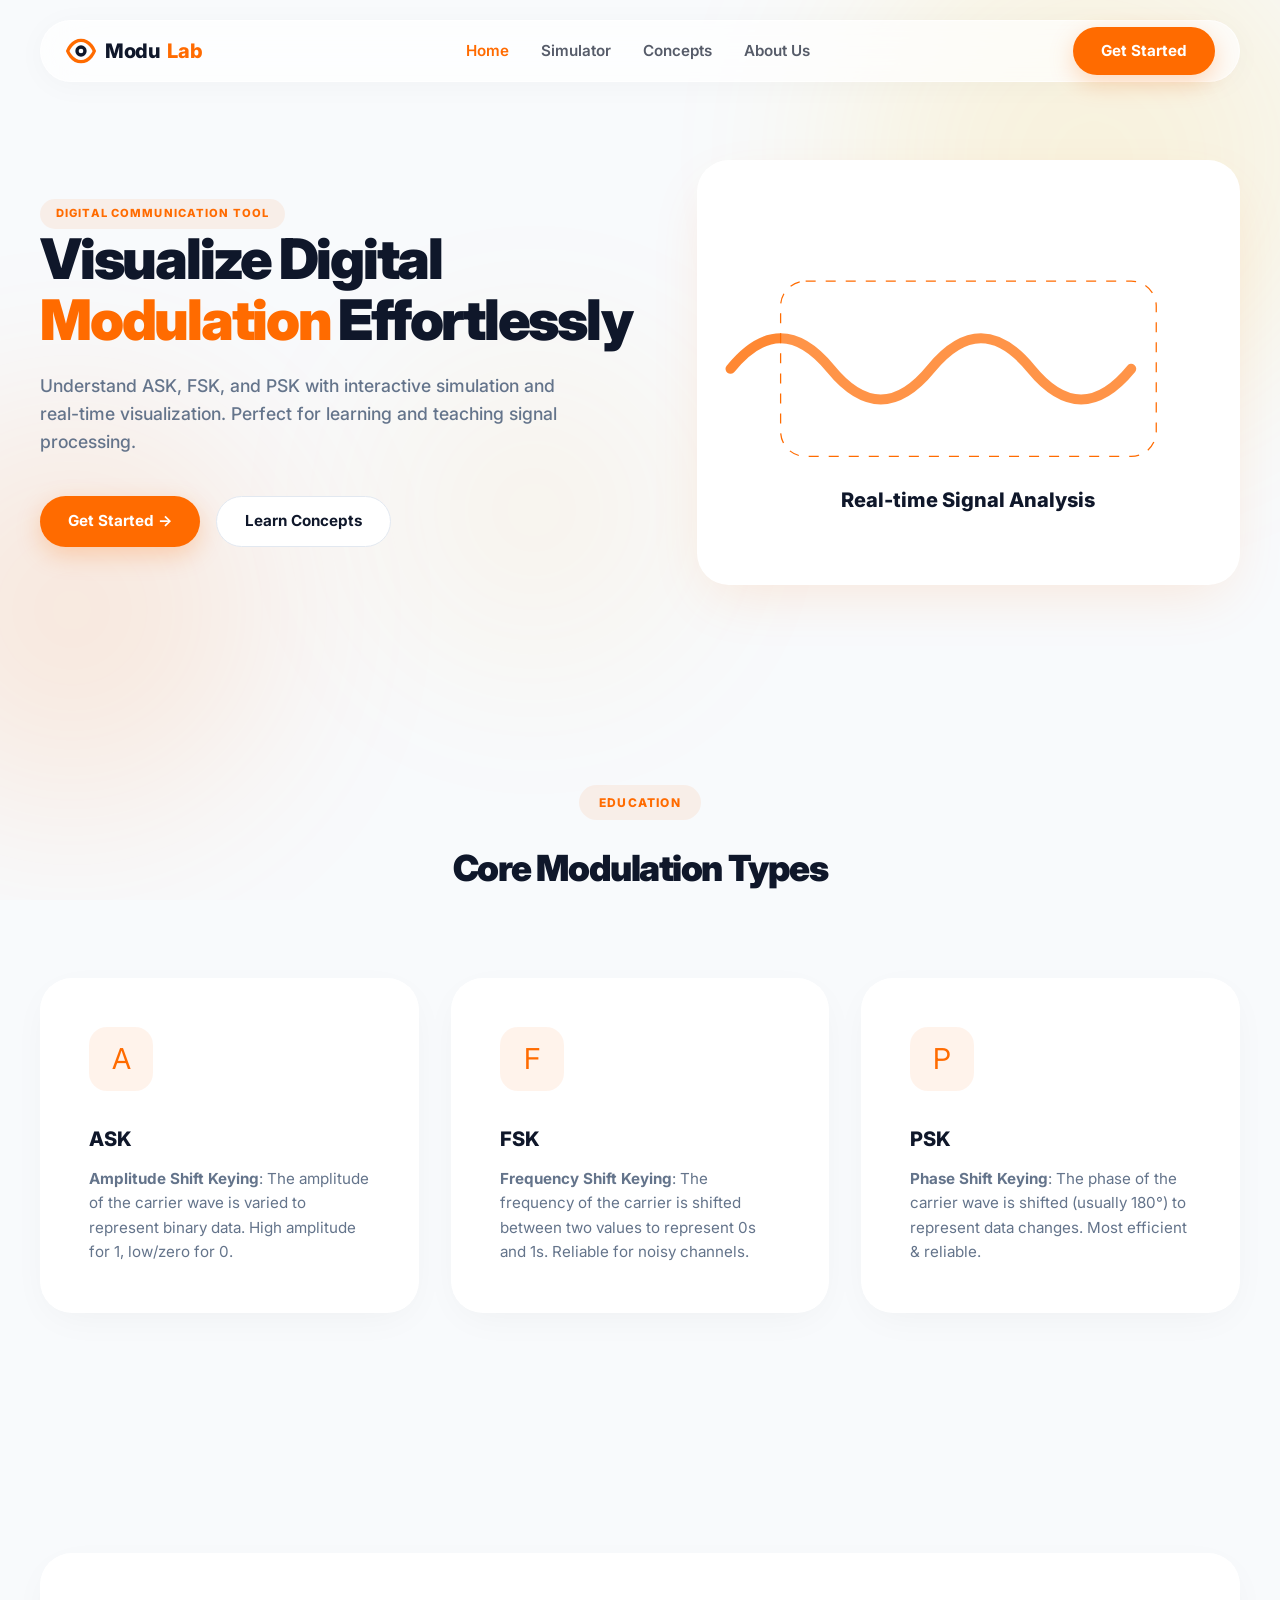
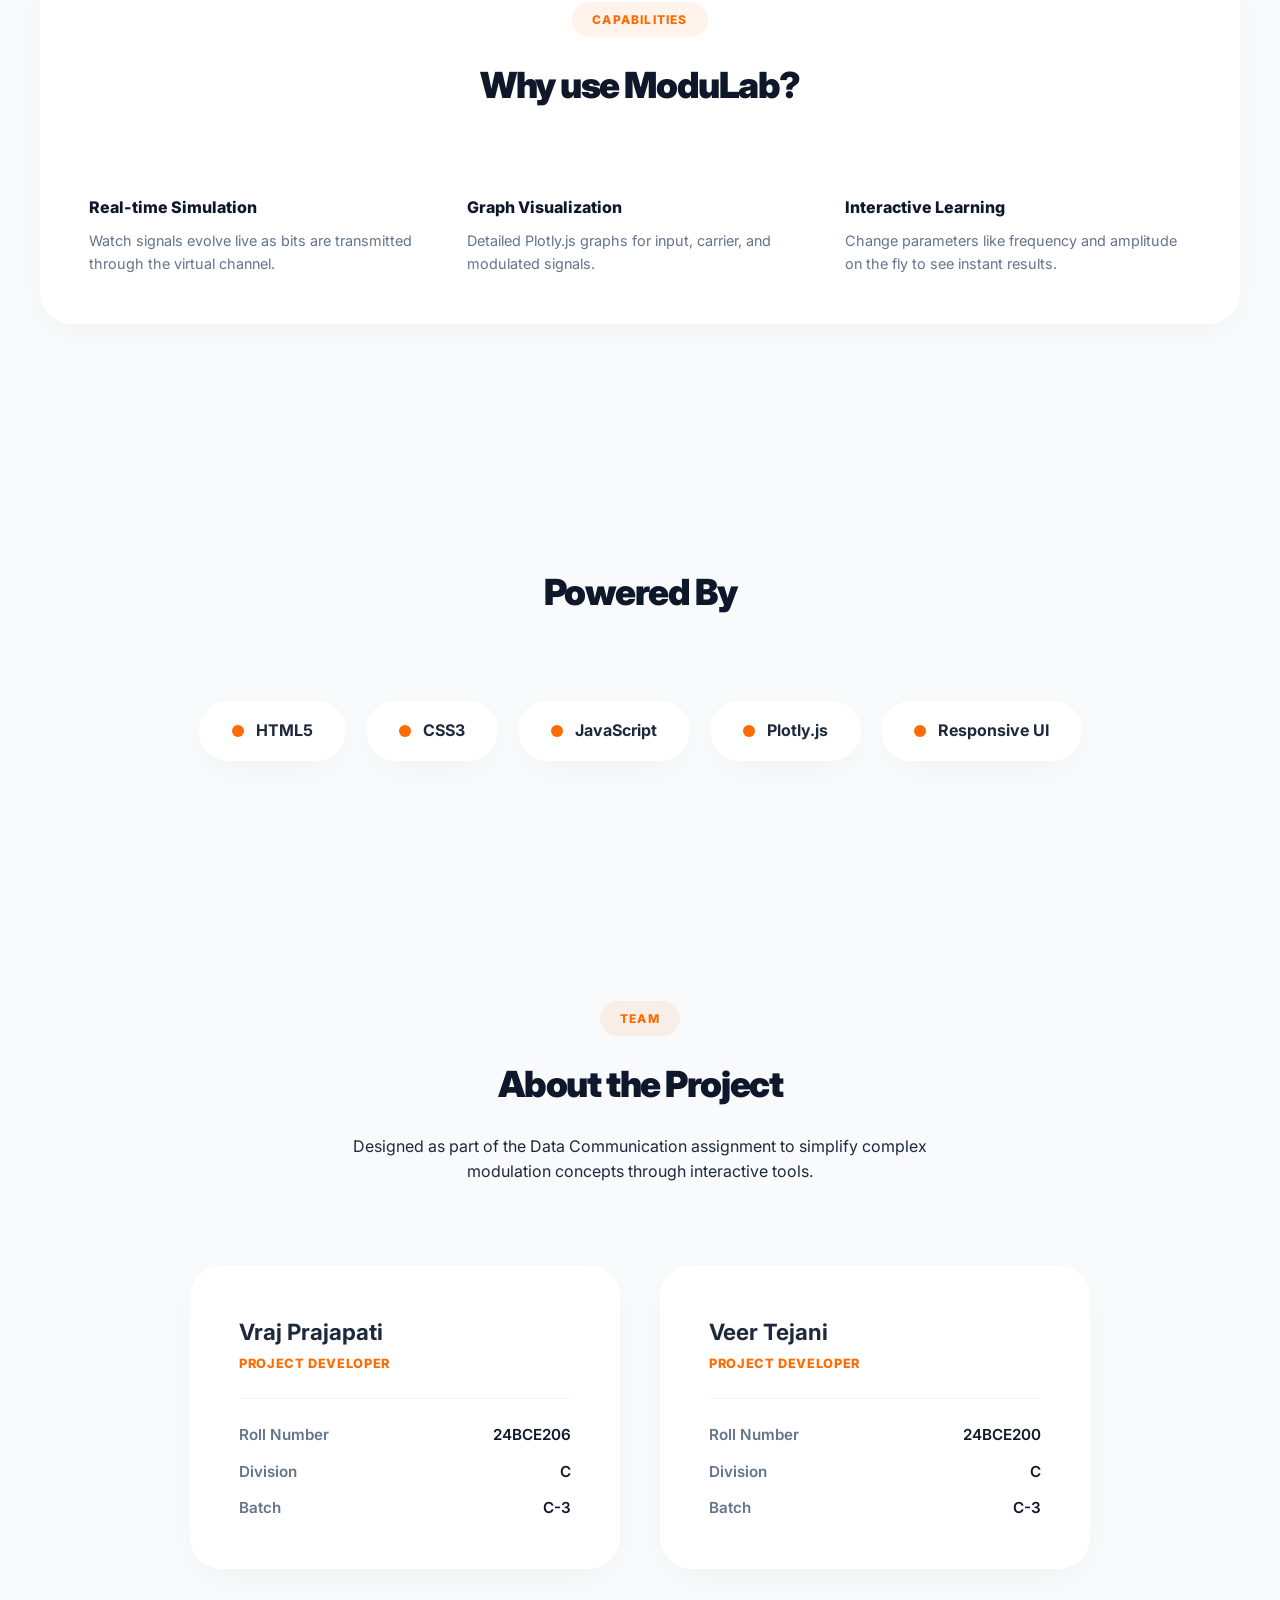
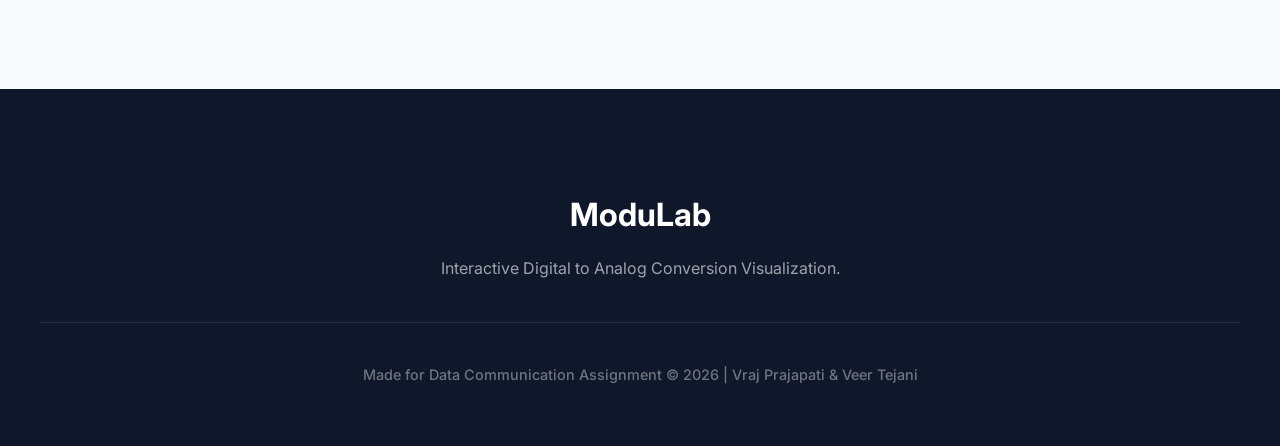
==== index.html @ ac59e284 "New Code file added" ====
<!DOCTYPE html>
<html lang="en">
<head>
    <meta charset="UTF-8">
    <meta name="viewport" content="width=device-width, initial-scale=1.0">
    <title>ModuLab | Visualize Digital Modulation Effortlessly</title>
    <link rel="stylesheet" href="style.css">
</head>
<body>
    <!-- Background Blobs -->
    <div class="bg-blobs">
        <div class="blob blob-1"></div>
        <div class="blob blob-2"></div>
        <div class="blob blob-3"></div>
    </div>

    <!-- Sticky Navbar -->
    <nav class="navbar">
        <div class="nav-container">
            <a href="index.html" class="logo">
                <svg width="32" height="32" viewBox="0 0 24 24" fill="none" xmlns="http://www.w3.org/2000/svg">
                    <path d="M2 12C2 12 5 4 12 4C19 4 22 12 22 12C22 12 19 20 12 20C5 20 2 12 2 12Z" stroke="#ff6b00" stroke-width="2.5" stroke-linecap="round" stroke-linejoin="round"/>
                    <circle cx="12" cy="12" r="3" stroke="#0f172a" stroke-width="2.5"/>
                </svg>
                Modu<span>Lab</span>
            </a>
            <ul class="nav-links">
                <li><a href="index.html" class="active">Home</a></li>
                <li><a href="simulation.html">Simulator</a></li>
                <li><a href="concepts.html">Concepts</a></li>
                <li><a href="#about">About Us</a></li>
            </ul>
            <div class="nav-cta">
                <a href="simulation.html" class="btn btn-primary">Get Started</a>
            </div>
        </div>
    </nav>

    <!-- Hero Section -->
    <header class="hero">
        <div class="container">
            <div class="hero-grid">
                <div class="hero-content">
                    <div class="badge">Digital Communication Tool</div>
                    <h1>Visualize Digital <span>Modulation</span> Effortlessly</h1>
                    <p>Understand ASK, FSK, and PSK with interactive simulation and real-time visualization. Perfect for learning and teaching signal processing.</p>
                    <div class="hero-btns">
                        <a href="simulation.html" class="btn btn-primary">Get Started &rarr;</a>
                        <a href="#concepts" class="btn btn-outline">Learn Concepts</a>
                    </div>
                </div>
                <div class="hero-visual">
                    <!-- Placeholder or SVG for Signal Animation -->
                    <svg viewBox="0 0 400 300" fill="none" xmlns="http://www.w3.org/2000/svg" style="width: 100%; height: auto;">
                        <path d="M10 150 Q 50 50, 90 150 T 170 150 T 250 150 T 330 150" stroke="#ff6b00" stroke-width="8" stroke-linecap="round" fill="none" opacity="0.8">
                            <animate attributeName="d" dur="3s" repeatCount="indefinite" values="M10 150 Q 50 50, 90 150 T 170 150 T 250 150 T 330 150; M10 150 Q 50 250, 90 150 T 170 150 T 250 150 T 330 150; M10 150 Q 50 50, 90 150 T 170 150 T 250 150 T 330 150" />
                        </path>
                        <rect x="50" y="80" width="300" height="140" rx="20" fill="white" fill-opacity="0.1" stroke="#ff6b00" stroke-dasharray="8 8" />
                        <text x="50%" y="260" text-anchor="middle" fill="#0f172a" font-weight="800" font-family="Inter">Real-time Signal Analysis</text>
                    </svg>
                </div>
            </div>
        </div>
    </header>

    <!-- Concepts Section -->
    <section id="concepts" class="concepts">
        <div class="container">
            <div class="section-header">
                <div class="badge">Education</div>
                <h2>Core Modulation Types</h2>
            </div>
            <div class="concepts-grid">
                <div class="glass-card concept-card">
                    <div class="icon-box">A</div>
                    <h3>ASK</h3>
                    <p><strong>Amplitude Shift Keying</strong>: The amplitude of the carrier wave is varied to represent binary data. High amplitude for 1, low/zero for 0.</p>
                </div>
                <div class="glass-card concept-card">
                    <div class="icon-box">F</div>
                    <h3>FSK</h3>
                    <p><strong>Frequency Shift Keying</strong>: The frequency of the carrier is shifted between two values to represent 0s and 1s. Reliable for noisy channels.</p>
                </div>
                <div class="glass-card concept-card">
                    <div class="icon-box">P</div>
                    <h3>PSK</h3>
                    <p><strong>Phase Shift Keying</strong>: The phase of the carrier wave is shifted (usually 180&deg;) to represent data changes. Most efficient & reliable.</p>
                </div>
            </div>
        </div>
    </section>

    <!-- Features Section -->
    <section class="features">
        <div class="container">
            <div class="glass-card">
                <div class="section-header">
                    <div class="badge">Capabilities</div>
                    <h2>Why use ModuLab?</h2>
                </div>
                <div class="concepts-grid">
                    <div class="feature-item">
                        <h4>Real-time Simulation</h4>
                        <p>Watch signals evolve live as bits are transmitted through the virtual channel.</p>
                    </div>
                    <div class="feature-item">
                        <h4>Graph Visualization</h4>
                        <p>Detailed Plotly.js graphs for input, carrier, and modulated signals.</p>
                    </div>
                    <div class="feature-item">
                        <h4>Interactive Learning</h4>
                        <p>Change parameters like frequency and amplitude on the fly to see instant results.</p>
                    </div>
                </div>
            </div>
        </div>
    </section>

    <!-- Tech Stack Section -->
    <section class="tech">
        <div class="container">
            <div class="section-header">
                <h2>Powered By</h2>
            </div>
            <div class="tech-container">
                <div class="tech-item"><circle></circle> HTML5</div>
                <div class="tech-item"><circle></circle> CSS3</div>
                <div class="tech-item"><circle></circle> JavaScript</div>
                <div class="tech-item"><circle></circle> Plotly.js</div>
                <div class="tech-item"><circle></circle> Responsive UI</div>
            </div>
        </div>
    </section>

    <!-- About Section -->
    <section id="about" class="about">
        <div class="container">
            <div class="section-header">
                <div class="badge">Team</div>
                <h2>About the Project</h2>
                <p style="max-width: 600px; margin: 20px auto;">Designed as part of the Data Communication assignment to simplify complex modulation concepts through interactive tools.</p>
            </div>
            <div class="team-grid">
                <div class="glass-card member-card">
                    <div class="member-info">
                        <h3>Vraj Prajapati</h3>
                        <span class="role">Project Developer</span>
                    </div>
                    <div class="member-stats">
                        <div class="stat"><span>Roll Number</span> <span>24BCE206</span></div>
                        <div class="stat"><span>Division</span> <span>C</span></div>
                        <div class="stat"><span>Batch</span> <span>C-3</span></div>
                    </div>
                </div>
                <div class="glass-card member-card">
                    <div class="member-info">
                        <h3>Veer Tejani</h3>
                        <span class="role">Project Developer</span>
                    </div>
                    <div class="member-stats">
                        <div class="stat"><span>Roll Number</span> <span>24BCE200</span></div>
                        <div class="stat"><span>Division</span> <span>C</span></div>
                        <div class="stat"><span>Batch</span> <span>C-3</span></div>
                    </div>
                </div>
            </div>
        </div>
    </section>

    <!-- Footer -->
    <footer>
        <div class="container">
            <h2>ModuLab</h2>
            <p>Interactive Digital to Analog Conversion Visualization.</p>
            <div class="footer-bottom">
                Made for Data Communication Assignment &copy; 2026 | Vraj Prajapati & Veer Tejani
            </div>
        </div>
    </footer>
</body>
</html>
---- style.css ----
/* ModuLab - Professional SaaS Design System */
@import url('https://fonts.googleapis.com/css2?family=Inter:wght@400;500;600;700;800;900&display=swap');

:root {
    --primary: #ff6b00;
    --primary-hover: #e65f00;
    --primary-soft: rgba(255, 107, 0, 0.08);
    --secondary: #0f172a;
    --bg-color: #f8fafc;
    --text-main: #1e293b;
    --text-muted: #64748b;
    --white: #ffffff;
    --glass-bg: rgba(255, 255, 255, 0.7);
    --glass-border: rgba(255, 255, 255, 0.6);
    --card-shadow: 0 10px 40px -10px rgba(0, 0, 0, 0.05);
    --card-hover-shadow: 0 20px 60px -15px rgba(255, 107, 0, 0.15);
    --radius-lg: 32px;
    --radius-md: 20px;
    --radius-sm: 12px;
    --radius-full: 999px;
    --transition: all 0.4s cubic-bezier(0.16, 1, 0.3, 1);
    --bit1-color: #ff6b00;
    --bit0-color: #0f172a;
    --error-color: #dc2626;
    --success-color: #22c55e;
    --carrier-color: #ff6b00;
}

* {
    box-sizing: border-box;
    margin: 0;
    padding: 0;
}

body {
    font-family: 'Inter', sans-serif;
    background-color: var(--bg-color);
    color: var(--text-main);
    line-height: 1.6;
    overflow-x: hidden;
    -webkit-font-smoothing: antialiased;
}

/* Background Animated Blobs */
.bg-blobs {
    position: fixed;
    top: 0;
    left: 0;
    width: 100%;
    height: 100%;
    z-index: -1;
    overflow: hidden;
    pointer-events: none;
}

.blob {
    position: absolute;
    border-radius: 50%;
    filter: blur(100px);
    opacity: 0.12;
    background: var(--primary);
    animation: float 20s infinite alternate ease-in-out;
}

.blob-1 { width: 500px; height: 500px; top: -10%; right: -5%; background: #ffbe0b; }
.blob-2 { width: 400px; height: 400px; bottom: 10%; left: -10%; background: var(--primary); animation-delay: -5s; }
.blob-3 { width: 300px; height: 300px; top: 40%; left: 30%; background: #ff9f1c; opacity: 0.08; animation-delay: -10s; }

@keyframes float {
    0% { transform: translate(0, 0) scale(1); }
    100% { transform: translate(50px, 100px) scale(1.1); }
}

/* Layout Containers */
.container {
    max-width: 1280px;
    margin: 0 auto;
    padding: 0 40px;
}

section {
    padding: 120px 0;
}

/* ========================================
   NAVBAR
   ======================================== */

.navbar {
    position: absolute;
    top: 20px;
    left: 40px;
    right: 40px;
    z-index: 1000;
    margin: 0 auto;
    max-width: 1200px;
    background: var(--glass-bg);
    backdrop-filter: blur(20px);
    -webkit-backdrop-filter: blur(20px);
    border: 1px solid var(--glass-border);
    border-radius: var(--radius-full);
    transition: var(--transition);
    box-shadow: 0 4px 30px rgba(0, 0, 0, 0.03);
}

.nav-container {
    display: flex;
    justify-content: space-between;
    align-items: center;
    height: 60px;
    padding: 0 24px;
}

.logo {
    font-size: 1.25rem;
    font-weight: 800;
    color: var(--secondary);
    text-decoration: none;
    display: flex;
    align-items: center;
    gap: 8px;
    letter-spacing: -0.02em;
}

.logo span { color: var(--primary); }

.nav-links {
    display: flex;
    gap: 32px;
    list-style: none;
}

.nav-links a {
    text-decoration: none;
    color: var(--secondary);
    font-weight: 600;
    font-size: 0.95rem;
    transition: var(--transition);
    opacity: 0.7;
}

.nav-links a:hover, .nav-links a.active {
    opacity: 1;
    color: var(--primary);
}

.nav-cta {
    display: flex;
    align-items: center;
    gap: 20px;
}


/* ========================================
   HERO SECTION
   ======================================== */

.hero {
    padding: 160px 0 80px;
}

.hero-grid {
    display: grid;
    grid-template-columns: 1.1fr 1fr;
    gap: 60px;
    align-items: center;
}

.hero-content h1 {
    font-size: 3.5rem;
    font-weight: 900;
    line-height: 1.1;
    color: var(--secondary);
    margin-bottom: 20px;
    letter-spacing: -0.04em;
}

.hero-content h1 span { color: var(--primary); }

.hero-content p {
    font-size: 1.1rem;
    color: var(--text-muted);
    margin-bottom: 40px;
    max-width: 520px;
    font-weight: 500;
}

.hero-btns {
    display: flex;
    gap: 16px;
}

.hero-visual {
    position: relative;
    border-radius: var(--radius-lg);
    overflow: hidden;
    padding: 20px;
    background: var(--white);
    box-shadow: var(--card-hover-shadow);
    border: 1px solid var(--glass-border);
}

.hero-visual img {
    width: 100%;
    height: auto;
    border-radius: 20px;
}


/* ========================================
   BUTTONS
   ======================================== */

.btn {
    padding: 12px 28px;
    border-radius: var(--radius-full);
    font-weight: 700;
    font-size: 0.95rem;
    cursor: pointer;
    text-decoration: none;
    display: inline-flex;
    align-items: center;
    justify-content: center;
    transition: var(--transition);
    border: none;
    gap: 10px;
    font-family: inherit;
}

.btn-primary {
    background: var(--primary);
    color: var(--white);
    box-shadow: 0 8px 25px rgba(255, 107, 0, 0.25);
}

.btn-primary:hover {
    background: var(--primary-hover);
    transform: translateY(-4px);
    box-shadow: 0 12px 35px rgba(255, 107, 0, 0.35);
}

.btn-outline {
    background: var(--white);
    border: 1px solid #e2e8f0;
    color: var(--secondary);
}

.btn-outline:hover {
    border-color: var(--primary);
    color: var(--primary);
    transform: translateY(-2px);
}

.btn-secondary {
    background: var(--primary-soft);
    color: var(--primary);
    font-weight: 800;
    border: 1px solid rgba(255, 107, 0, 0.15);
}

.btn-secondary:hover {
    background: rgba(255, 107, 0, 0.15);
    transform: translateY(-2px);
}


/* ========================================
   GLASS CARDS & SECTIONS
   ======================================== */

.glass-card {
    background: var(--white);
    border: 1px solid var(--glass-border);
    border-radius: var(--radius-lg);
    padding: 48px;
    box-shadow: var(--card-shadow);
    transition: var(--transition);
    position: relative;
    overflow: hidden;
}

.glass-card:hover {
    transform: translateY(-10px);
    box-shadow: var(--card-hover-shadow);
    border-color: var(--primary-soft);
}

/* Disable hover lift on pipeline cards (too distracting when there are many) */
.pipeline-card:hover {
    transform: none;
    box-shadow: var(--card-shadow);
}

.section-header {
    text-align: center;
    margin-bottom: 80px;
}

.section-header .badge {
    background: var(--primary-soft);
    color: var(--primary);
    padding: 8px 20px;
    border-radius: var(--radius-full);
    font-weight: 800;
    font-size: 0.75rem;
    letter-spacing: 0.1em;
    text-transform: uppercase;
    display: inline-block;
    margin-bottom: 20px;
}

.section-header h2 {
    font-size: 2.25rem;
    font-weight: 900;
    color: var(--secondary);
    letter-spacing: -0.04em;
}

.badge {
    background: var(--primary-soft);
    color: var(--primary);
    padding: 6px 16px;
    border-radius: var(--radius-full);
    font-weight: 800;
    font-size: 0.7rem;
    letter-spacing: 0.1em;
    text-transform: uppercase;
    display: inline-block;
}


/* ========================================
   CONCEPTS GRID (Home Page)
   ======================================== */

.concepts-grid {
    display: grid;
    grid-template-columns: repeat(3, 1fr);
    gap: 32px;
}

.concept-card .icon-box {
    width: 64px;
    height: 64px;
    background: var(--primary-soft);
    border-radius: 18px;
    display: flex;
    align-items: center;
    justify-content: center;
    font-size: 1.8rem;
    color: var(--primary);
    margin-bottom: 32px;
}

.concept-card h3 {
    font-size: 1.25rem;
    font-weight: 800;
    margin-bottom: 12px;
    color: var(--secondary);
}

.concept-card p {
    color: var(--text-muted);
    font-size: 0.95rem;
}


/* ========================================
   SIMULATOR PAGE — CORE LAYOUT
   ======================================== */

.simulator-card {
    max-width: 1000px;
    margin: 0 auto;
}

.mod-selection {
    display: flex;
    gap: 12px;
    margin-bottom: 40px;
    background: #f1f5f9;
    padding: 8px;
    border-radius: 20px;
}

.mod-btn {
    flex: 1;
    padding: 12px;
    border: none;
    border-radius: 14px;
    font-weight: 800;
    font-size: 0.9rem;
    cursor: pointer;
    background: transparent;
    color: var(--text-muted);
    transition: var(--transition);
    font-family: inherit;
}

.mod-btn.active {
    background: var(--white);
    color: var(--primary);
    box-shadow: 0 4px 15px rgba(0, 0, 0, 0.05);
}

.param-grid {
    display: grid;
    grid-template-columns: repeat(auto-fit, minmax(180px, 1fr));
    gap: 20px;
    margin-bottom: 40px;
}

.input-group {
    display: flex;
    flex-direction: column;
}

.input-group label {
    display: block;
    font-weight: 700;
    font-size: 0.85rem;
    margin-bottom: 8px;
    color: var(--secondary);
}

.input-group input,
.input-group select {
    width: 100%;
    padding: 12px 16px;
    border: 1px solid #e2e8f0;
    border-radius: var(--radius-sm);
    font-family: inherit;
    font-size: 0.95rem;
    font-weight: 600;
    transition: var(--transition);
    background: #f8fafc;
    color: var(--text-main);
}

.input-group input:focus,
.input-group select:focus {
    outline: none;
    border-color: var(--primary);
    background: var(--white);
    box-shadow: 0 0 0 4px var(--primary-soft);
}

.input-group select {
    cursor: pointer;
    appearance: auto;
}


/* ========================================
   PIPELINE SECTIONS
   ======================================== */

.pipeline-section {
    margin-top: 48px;
}

.pipeline-divider {
    text-align: center;
    padding: 16px 0;
    color: var(--primary);
    font-size: 1.5rem;
    opacity: 0.4;
}

.stage-label {
    background: var(--primary-soft);
    color: var(--primary);
    padding: 6px 18px;
    border-radius: var(--radius-full);
    font-weight: 800;
    font-size: 0.7rem;
    letter-spacing: 0.1em;
    text-transform: uppercase;
    display: inline-block;
    margin-bottom: 16px;
}

.pipeline-card {
    padding: 40px;
    margin-bottom: 0;
}

.pipeline-card h2 {
    font-size: 1.5rem;
    font-weight: 900;
    color: var(--secondary);
    margin-bottom: 12px;
    letter-spacing: -0.02em;
}

.pipeline-card .section-desc {
    font-size: 0.95rem;
    color: var(--text-muted);
    margin-bottom: 24px;
    line-height: 1.6;
}

.controls-row {
    display: flex;
    flex-wrap: wrap;
    gap: 16px;
    align-items: flex-end;
    margin-bottom: 24px;
}

.controls-row .input-group {
    min-width: 180px;
}

.controls-row .input-group.wide {
    flex: 1;
}

.chart-label {
    font-size: 0.75rem;
    font-weight: 800;
    text-transform: uppercase;
    letter-spacing: 0.08em;
    color: var(--text-muted);
    margin-bottom: 6px;
    margin-top: 16px;
}

.run-pipeline-btn {
    width: 100%;
    padding: 16px 32px;
    font-size: 1.1rem;
    font-weight: 800;
    background: linear-gradient(135deg, var(--primary), var(--primary-hover));
    color: white;
    border: none;
    border-radius: var(--radius-md);
    cursor: pointer;
    box-shadow: 0 8px 25px rgba(255, 107, 0, 0.3);
    transition: var(--transition);
    font-family: inherit;
    letter-spacing: -0.01em;
}

.run-pipeline-btn:hover {
    transform: translateY(-3px);
    box-shadow: 0 12px 35px rgba(255, 107, 0, 0.4);
}


/* ========================================
   SLIDER ROW (Noise)
   ======================================== */

.slider-row {
    display: flex;
    align-items: center;
    gap: 16px;
    margin-bottom: 16px;
}

.slider-row label {
    font-weight: 700;
    font-size: 0.85rem;
    color: var(--secondary);
    white-space: nowrap;
}

.slider-row input[type="range"] {
    flex: 1;
    accent-color: var(--primary);
    cursor: pointer;
    height: 6px;
}

.slider-value {
    font-size: 1rem;
    font-weight: 800;
    color: var(--primary);
    min-width: 40px;
    text-align: center;
}


/* ========================================
   RADIO GROUP (Error Detection)
   ======================================== */

.radio-group {
    display: flex;
    flex-wrap: wrap;
    gap: 10px;
    margin-bottom: 20px;
}

.radio-group label {
    display: flex;
    align-items: center;
    gap: 8px;
    font-size: 0.9rem;
    font-weight: 600;
    color: var(--text-main);
    cursor: pointer;
    padding: 10px 18px;
    border: 1px solid #e2e8f0;
    border-radius: var(--radius-sm);
    transition: var(--transition);
    background: #f8fafc;
}

.radio-group label:hover {
    border-color: var(--primary);
    background: var(--primary-soft);
}

.radio-group input[type="radio"] {
    accent-color: var(--primary);
}


/* ========================================
   RESULT BOX
   ======================================== */

.result-box {
    background: #f8fafc;
    border: 1px solid #e2e8f0;
    border-radius: var(--radius-sm);
    padding: 20px 24px;
    margin-top: 16px;
    font-size: 0.95rem;
    line-height: 1.8;
}

.result-box p {
    margin-bottom: 6px;
}

.result-box p:last-child {
    margin-bottom: 0;
}

.result-box .label {
    font-weight: 700;
    color: var(--secondary);
}

.result-box .value {
    font-family: 'Courier New', monospace;
    font-weight: 600;
}

.result-box .error {
    color: var(--error-color);
    font-weight: 700;
}

.result-box .success {
    color: var(--success-color);
    font-weight: 700;
}

.bit-display {
    font-family: 'Courier New', monospace;
    font-size: 1rem;
    letter-spacing: 2px;
    word-break: break-all;
}

.bit-highlight-error {
    color: var(--error-color);
    text-decoration: underline;
    font-weight: 800;
}

.bit-highlight-ok {
    color: var(--success-color);
}


/* ========================================
   SIGNAL INPUTS (Multiplexing)
   ======================================== */

.signal-inputs {
    display: grid;
    grid-template-columns: 1fr 1fr;
    gap: 16px;
    margin-bottom: 16px;
}


/* ========================================
   CHART CARDS
   ======================================== */

.chart-card {
    background: white;
    border-radius: var(--radius-md);
    border: 1px solid #f1f5f9;
    padding: 10px;
    height: 240px;
}

.chart-container-pipeline {
    width: 100%;
    min-height: 180px;
    margin-top: 8px;
}


/* ========================================
   LIVE SIMULATION STATUS
   ======================================== */

.live-status-card {
    background: var(--primary-soft);
    border-radius: 16px;
    padding: 20px;
    text-align: center;
    margin-bottom: 32px;
    border: 1px solid var(--primary);
}

.bit-indicators {
    display: flex;
    justify-content: center;
    gap: 10px;
    margin-top: 15px;
}

.bit-box {
    width: 40px;
    height: 40px;
    display: flex;
    align-items: center;
    justify-content: center;
    background: white;
    border-radius: 10px;
    font-weight: 800;
    color: var(--text-muted);
    border: 1px solid #e2e8f0;
    transition: var(--transition);
}

.bit-box.active {
    background: var(--primary);
    color: white;
    border-color: var(--primary);
    transform: scale(1.1);
}


/* ========================================
   TECH STACK
   ======================================== */

.tech-container {
    display: flex;
    flex-wrap: wrap;
    justify-content: center;
    gap: 20px;
}

.tech-item {
    padding: 16px 32px;
    background: var(--white);
    border: 1px solid var(--glass-border);
    border-radius: var(--radius-full);
    font-weight: 700;
    display: flex;
    align-items: center;
    gap: 12px;
    box-shadow: var(--card-shadow);
}

.tech-item circle {
    width: 12px;
    height: 12px;
    border-radius: 50%;
    background: var(--primary);
}


/* ========================================
   ABOUT / TEAM
   ======================================== */

.team-grid {
    display: grid;
    grid-template-columns: repeat(2, 1fr);
    gap: 40px;
    max-width: 900px;
    margin: 0 auto;
}

.member-card {
    text-align: left;
    padding: 48px;
}

.member-info h3 {
    font-size: 1.4rem;
    margin-bottom: 4px;
}

.member-info .role {
    color: var(--primary);
    font-weight: 800;
    text-transform: uppercase;
    font-size: 0.8rem;
    letter-spacing: 0.05em;
    margin-bottom: 24px;
    display: block;
}

.member-stats {
    display: flex;
    flex-direction: column;
    gap: 12px;
    border-top: 1px solid #f1f5f9;
    padding-top: 24px;
}

.stat {
    display: flex;
    justify-content: space-between;
    font-size: 0.95rem;
    font-weight: 600;
}

.stat span:first-child { color: var(--text-muted); }
.stat span:last-child { color: var(--secondary); }


/* ========================================
   COMPARISON TABLE
   ======================================== */

.comparison-card {
    margin-top: 60px;
}

table {
    width: 100%;
    border-collapse: separate;
    border-spacing: 0 16px;
}

th {
    padding: 16px 24px;
    text-align: left;
    color: var(--text-muted);
    font-weight: 700;
    font-size: 0.85rem;
    text-transform: uppercase;
    letter-spacing: 0.05em;
}

td {
    padding: 24px;
    background: #f8fafc;
    border-top: 1px solid #f1f5f9;
    border-bottom: 1px solid #f1f5f9;
    font-weight: 600;
}

td:first-child { border-left: 1px solid #f1f5f9; border-radius: 20px 0 0 20px; color: var(--secondary); font-weight: 800; }
td:last-child { border-right: 1px solid #f1f5f9; border-radius: 0 20px 20px 0; }

.best-badge {
    background: #22c55e;
    color: white;
    padding: 4px 12px;
    border-radius: 8px;
    font-size: 0.75rem;
    font-weight: 800;
}

/* Feature items */
.feature-item h4 {
    font-size: 1rem;
    font-weight: 800;
    color: var(--secondary);
    margin-bottom: 8px;
}

.feature-item p {
    color: var(--text-muted);
    font-size: 0.9rem;
}


/* ========================================
   CONCEPTS PAGE
   ======================================== */

.concepts-page-container {
    max-width: 900px;
    margin: 0 auto;
    padding: 100px 40px 60px;
}

.concept-section {
    background: var(--white);
    border: 1px solid var(--glass-border);
    border-radius: var(--radius-lg);
    padding: 40px;
    margin-bottom: 32px;
    box-shadow: var(--card-shadow);
}

.concept-section h2 {
    font-size: 1.5rem;
    font-weight: 900;
    color: var(--primary);
    margin-bottom: 20px;
    padding-bottom: 12px;
    border-bottom: 2px solid var(--primary-soft);
    letter-spacing: -0.02em;
}

.concept-section h3 {
    font-size: 1.1rem;
    font-weight: 800;
    color: var(--secondary);
    margin-top: 24px;
    margin-bottom: 10px;
}

.concept-section h3:first-of-type {
    margin-top: 8px;
}

.concept-section p {
    font-size: 0.95rem;
    color: var(--text-muted);
    margin-bottom: 12px;
    line-height: 1.7;
}

.concept-section ul,
.concept-section ol {
    padding-left: 1.5rem;
    margin-bottom: 12px;
}

.concept-section li {
    font-size: 0.95rem;
    color: var(--text-muted);
    margin-bottom: 6px;
    line-height: 1.6;
}

.concept-section li strong {
    color: var(--secondary);
}

.equation {
    background: #f8fafc;
    padding: 20px;
    text-align: center;
    font-family: 'Courier New', Courier, monospace;
    font-size: 1.05rem;
    font-weight: 700;
    border-radius: var(--radius-sm);
    margin: 16px 0;
    border: 1px solid #e2e8f0;
    color: var(--secondary);
}

.concept-note {
    background: var(--primary-soft);
    padding: 16px 20px;
    border-radius: var(--radius-sm);
    border-left: 4px solid var(--primary);
    margin: 16px 0;
    font-size: 0.9rem;
    color: var(--text-muted);
    line-height: 1.7;
}

.concept-note strong {
    color: var(--secondary);
}

/* Concepts page table override for cleaner look */
.concept-section table {
    border-spacing: 0 8px;
}

.concept-section th {
    padding: 12px 16px;
    font-size: 0.8rem;
    background: var(--primary-soft);
    color: var(--primary);
}

.concept-section th:first-child {
    border-radius: 12px 0 0 12px;
}

.concept-section th:last-child {
    border-radius: 0 12px 12px 0;
}

.concept-section td {
    padding: 14px 16px;
    font-size: 0.9rem;
    font-weight: 600;
}


/* ========================================
   FOOTER
   ======================================== */

footer {
    background: var(--secondary);
    color: white;
    padding: 100px 0 60px;
    text-align: center;
}

footer h2 {
    font-size: 2rem;
    margin-bottom: 16px;
}

footer p {
    opacity: 0.6;
    margin-bottom: 40px;
}

.footer-bottom {
    border-top: 1px solid rgba(255, 255, 255, 0.1);
    padding-top: 40px;
    font-weight: 500;
    font-size: 0.9rem;
    color: rgba(255, 255, 255, 0.4);
}

footer.sim-footer {
    padding: 40px 0;
    margin-top: 60px;
}


/* ========================================
   RESPONSIVE
   ======================================== */

@media (max-width: 1024px) {
    .container { padding: 0 32px; }
    .hero-content h1 { font-size: 3.5rem; }
    .concepts-grid { grid-template-columns: 1fr; }
    .team-grid { grid-template-columns: 1fr; }
    .signal-inputs { grid-template-columns: 1fr; }
}

@media (max-width: 768px) {
    .navbar { top: 10px; margin: 0 10px; }
    .nav-links { display: none; }
    .hero-grid { grid-template-columns: 1fr; text-align: center; gap: 40px; }
    .hero-content p { margin-left: auto; margin-right: auto; }
    .hero-btns { justify-content: center; }
    .param-grid { grid-template-columns: 1fr; }
    .controls-row { flex-direction: column; align-items: stretch; }
    .radio-group { flex-direction: column; }
    .concepts-page-container { padding: 80px 20px 40px; }
    .concept-section { padding: 24px; }
    .pipeline-card { padding: 24px; }
}
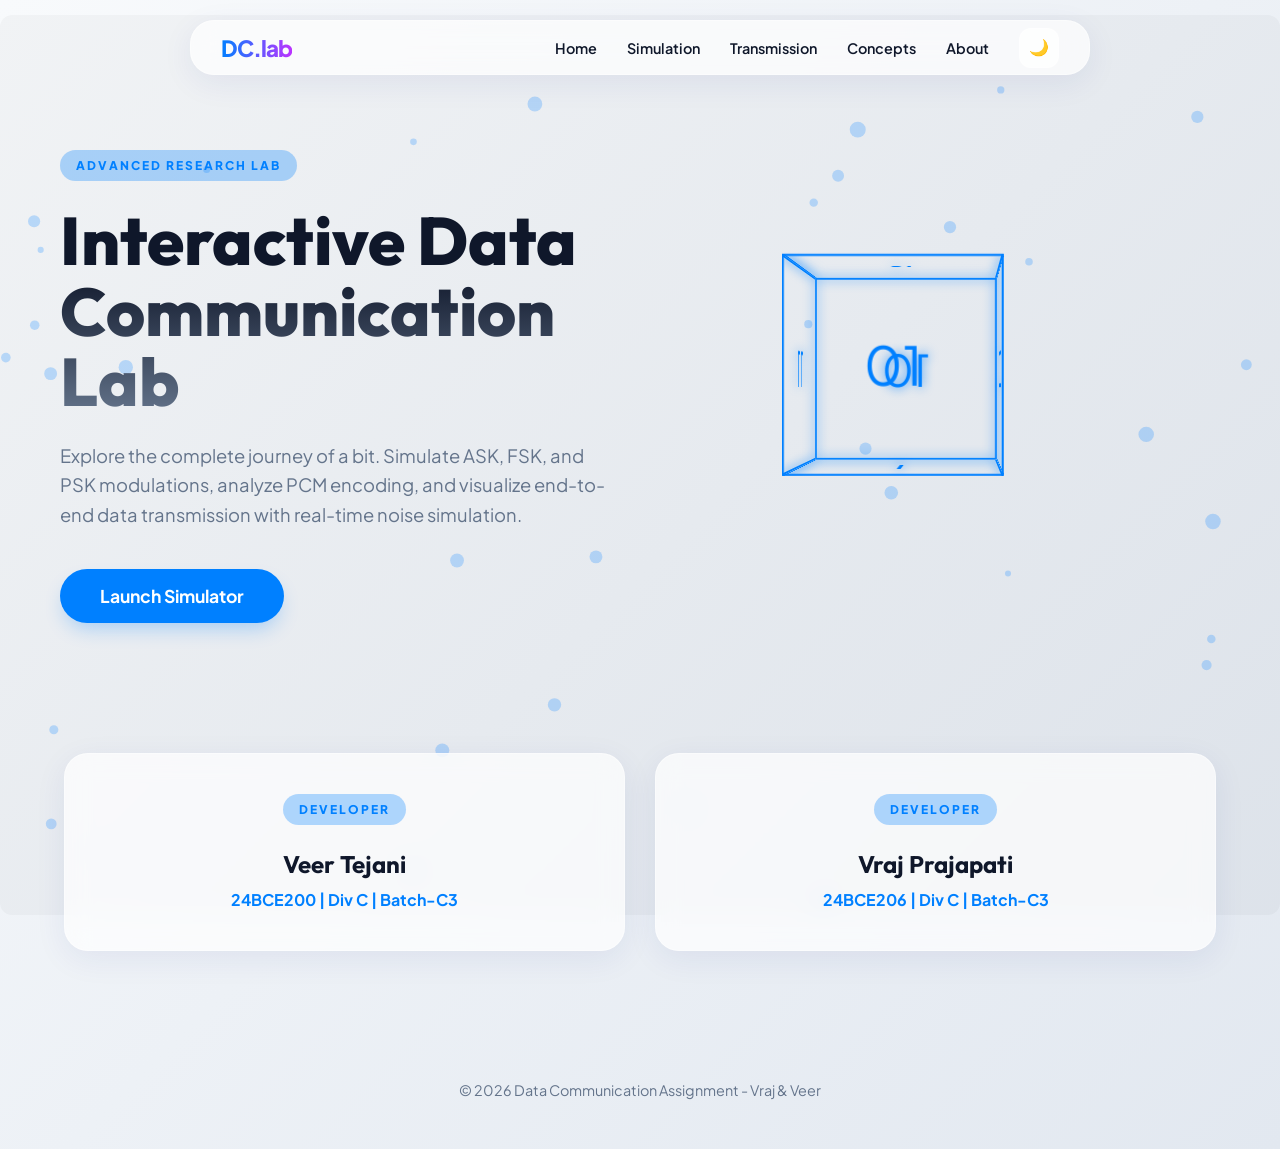
==== commit 61133d21: "Add files via upload" ====
--- a/index.html
+++ b/index.html
@@ -3,179 +3,64 @@
 <head>
     <meta charset="UTF-8">
     <meta name="viewport" content="width=device-width, initial-scale=1.0">
-    <title>ModuLab | Visualize Digital Modulation Effortlessly</title>
+    <title>DataComm | Digital Modulation Systems</title>
     <link rel="stylesheet" href="style.css">
+    <meta name="description" content="Interactive digital modulation simulator for ASK, FSK, and PSK with real-time noise simulation.">
 </head>
 <body>
-    <!-- Background Blobs -->
-    <div class="bg-blobs">
-        <div class="blob blob-1"></div>
-        <div class="blob blob-2"></div>
-        <div class="blob blob-3"></div>
-    </div>
-
-    <!-- Sticky Navbar -->
-    <nav class="navbar">
-        <div class="nav-container">
-            <a href="index.html" class="logo">
-                <svg width="32" height="32" viewBox="0 0 24 24" fill="none" xmlns="http://www.w3.org/2000/svg">
-                    <path d="M2 12C2 12 5 4 12 4C19 4 22 12 22 12C22 12 19 20 12 20C5 20 2 12 2 12Z" stroke="#ff6b00" stroke-width="2.5" stroke-linecap="round" stroke-linejoin="round"/>
-                    <circle cx="12" cy="12" r="3" stroke="#0f172a" stroke-width="2.5"/>
-                </svg>
-                Modu<span>Lab</span>
-            </a>
-            <ul class="nav-links">
-                <li><a href="index.html" class="active">Home</a></li>
-                <li><a href="simulation.html">Simulator</a></li>
-                <li><a href="concepts.html">Concepts</a></li>
-                <li><a href="#about">About Us</a></li>
-            </ul>
-            <div class="nav-cta">
-                <a href="simulation.html" class="btn btn-primary">Get Started</a>
-            </div>
+    <canvas id="bg-canvas"></canvas>
+    <nav class="glass">
+        <div class="logo">DC.lab</div>
+        <div class="nav-links">
+            <a href="index.html">Home</a>
+            <a href="simulation.html">Simulation</a>
+            <a href="transmission.html">Transmission</a>
+            <a href="concepts.html">Concepts</a>
+            <a href="about.html">About</a>
+            <button class="theme-toggle" id="theme-btn">🌙</button>
         </div>
     </nav>
 
-    <!-- Hero Section -->
-    <header class="hero">
-        <div class="container">
-            <div class="hero-grid">
-                <div class="hero-content">
-                    <div class="badge">Digital Communication Tool</div>
-                    <h1>Visualize Digital <span>Modulation</span> Effortlessly</h1>
-                    <p>Understand ASK, FSK, and PSK with interactive simulation and real-time visualization. Perfect for learning and teaching signal processing.</p>
-                    <div class="hero-btns">
-                        <a href="simulation.html" class="btn btn-primary">Get Started &rarr;</a>
-                        <a href="#concepts" class="btn btn-outline">Learn Concepts</a>
-                    </div>
-                </div>
-                <div class="hero-visual">
-                    <!-- Placeholder or SVG for Signal Animation -->
-                    <svg viewBox="0 0 400 300" fill="none" xmlns="http://www.w3.org/2000/svg" style="width: 100%; height: auto;">
-                        <path d="M10 150 Q 50 50, 90 150 T 170 150 T 250 150 T 330 150" stroke="#ff6b00" stroke-width="8" stroke-linecap="round" fill="none" opacity="0.8">
-                            <animate attributeName="d" dur="3s" repeatCount="indefinite" values="M10 150 Q 50 50, 90 150 T 170 150 T 250 150 T 330 150; M10 150 Q 50 250, 90 150 T 170 150 T 250 150 T 330 150; M10 150 Q 50 50, 90 150 T 170 150 T 250 150 T 330 150" />
-                        </path>
-                        <rect x="50" y="80" width="300" height="140" rx="20" fill="white" fill-opacity="0.1" stroke="#ff6b00" stroke-dasharray="8 8" />
-                        <text x="50%" y="260" text-anchor="middle" fill="#0f172a" font-weight="800" font-family="Inter">Real-time Signal Analysis</text>
-                    </svg>
-                </div>
+    <main class="hero">
+        <div class="hero-content animate">
+            <span class="badge">Advanced Research Lab</span>
+            <h1>Interactive Data <br>Communication Lab</h1>
+            <p>Explore the complete journey of a bit. Simulate ASK, FSK, and PSK modulations, analyze PCM encoding, and visualize end-to-end data transmission with real-time noise simulation.</p>
+            <div class="cta">
+                <a href="simulation.html" class="btn-primary">Launch Simulator</a>
             </div>
         </div>
-    </header>
 
-    <!-- Concepts Section -->
-    <section id="concepts" class="concepts">
-        <div class="container">
-            <div class="section-header">
-                <div class="badge">Education</div>
-                <h2>Core Modulation Types</h2>
+        <div class="scene-3d animate">
+            <div class="cube">
+                <div class="cube-face front">01</div>
+                <div class="cube-face back">10</div>
+                <div class="cube-face left">11</div>
+                <div class="cube-face right">00</div>
+                <div class="cube-face top">~</div>
+                <div class="cube-face bottom">|</div>
             </div>
-            <div class="concepts-grid">
-                <div class="glass-card concept-card">
-                    <div class="icon-box">A</div>
-                    <h3>ASK</h3>
-                    <p><strong>Amplitude Shift Keying</strong>: The amplitude of the carrier wave is varied to represent binary data. High amplitude for 1, low/zero for 0.</p>
-                </div>
-                <div class="glass-card concept-card">
-                    <div class="icon-box">F</div>
-                    <h3>FSK</h3>
-                    <p><strong>Frequency Shift Keying</strong>: The frequency of the carrier is shifted between two values to represent 0s and 1s. Reliable for noisy channels.</p>
-                </div>
-                <div class="glass-card concept-card">
-                    <div class="icon-box">P</div>
-                    <h3>PSK</h3>
-                    <p><strong>Phase Shift Keying</strong>: The phase of the carrier wave is shifted (usually 180&deg;) to represent data changes. Most efficient & reliable.</p>
-                </div>
-            </div>
+        </div>
+    </main>
+
+    <section class="team-grid">
+        <div class="team-card glass animate" style="animation-delay: 0.4s">
+            <span class="badge">Developer</span>
+            <h3>Veer Tejani</h3>
+            <p>24BCE200 | Div C | Batch-C3</p>
+        </div>
+        <div class="team-card glass animate" style="animation-delay: 0.2s">
+            <span class="badge">Developer</span>
+            <h3>Vraj Prajapati</h3>
+            <p>24BCE206 | Div C | Batch-C3</p>
         </div>
     </section>
 
-    <!-- Features Section -->
-    <section class="features">
-        <div class="container">
-            <div class="glass-card">
-                <div class="section-header">
-                    <div class="badge">Capabilities</div>
-                    <h2>Why use ModuLab?</h2>
-                </div>
-                <div class="concepts-grid">
-                    <div class="feature-item">
-                        <h4>Real-time Simulation</h4>
-                        <p>Watch signals evolve live as bits are transmitted through the virtual channel.</p>
-                    </div>
-                    <div class="feature-item">
-                        <h4>Graph Visualization</h4>
-                        <p>Detailed Plotly.js graphs for input, carrier, and modulated signals.</p>
-                    </div>
-                    <div class="feature-item">
-                        <h4>Interactive Learning</h4>
-                        <p>Change parameters like frequency and amplitude on the fly to see instant results.</p>
-                    </div>
-                </div>
-            </div>
-        </div>
-    </section>
+    <footer>
+        &copy; 2026 Data Communication Assignment - Vraj & Veer
+    </footer>
 
-    <!-- Tech Stack Section -->
-    <section class="tech">
-        <div class="container">
-            <div class="section-header">
-                <h2>Powered By</h2>
-            </div>
-            <div class="tech-container">
-                <div class="tech-item"><circle></circle> HTML5</div>
-                <div class="tech-item"><circle></circle> CSS3</div>
-                <div class="tech-item"><circle></circle> JavaScript</div>
-                <div class="tech-item"><circle></circle> Plotly.js</div>
-                <div class="tech-item"><circle></circle> Responsive UI</div>
-            </div>
-        </div>
-    </section>
-
-    <!-- About Section -->
-    <section id="about" class="about">
-        <div class="container">
-            <div class="section-header">
-                <div class="badge">Team</div>
-                <h2>About the Project</h2>
-                <p style="max-width: 600px; margin: 20px auto;">Designed as part of the Data Communication assignment to simplify complex modulation concepts through interactive tools.</p>
-            </div>
-            <div class="team-grid">
-                <div class="glass-card member-card">
-                    <div class="member-info">
-                        <h3>Vraj Prajapati</h3>
-                        <span class="role">Project Developer</span>
-                    </div>
-                    <div class="member-stats">
-                        <div class="stat"><span>Roll Number</span> <span>24BCE206</span></div>
-                        <div class="stat"><span>Division</span> <span>C</span></div>
-                        <div class="stat"><span>Batch</span> <span>C-3</span></div>
-                    </div>
-                </div>
-                <div class="glass-card member-card">
-                    <div class="member-info">
-                        <h3>Veer Tejani</h3>
-                        <span class="role">Project Developer</span>
-                    </div>
-                    <div class="member-stats">
-                        <div class="stat"><span>Roll Number</span> <span>24BCE200</span></div>
-                        <div class="stat"><span>Division</span> <span>C</span></div>
-                        <div class="stat"><span>Batch</span> <span>C-3</span></div>
-                    </div>
-                </div>
-            </div>
-        </div>
-    </section>
-
-    <!-- Footer -->
-    <footer>
-        <div class="container">
-            <h2>ModuLab</h2>
-            <p>Interactive Digital to Analog Conversion Visualization.</p>
-            <div class="footer-bottom">
-                Made for Data Communication Assignment &copy; 2026 | Vraj Prajapati & Veer Tejani
-            </div>
-        </div>
-    </footer>
+    <script src="script.js"></script>
+    <script src="particles.js"></script>
 </body>
 </html>
--- a/style.css
+++ b/style.css
@@ -1,1073 +1,448 @@
-/* ModuLab - Professional SaaS Design System */
-@import url('https://fonts.googleapis.com/css2?family=Inter:wght@400;500;600;700;800;900&display=swap');
+/* 
+    Data Communication Assignment Design System 
+    Author: Antigravity AI
+    Theme: Modern, 3D, Glassmorphism
+*/
+
+@import url('https://fonts.googleapis.com/css2?family=Outfit:wght@300;400;500;600;700;800&family=Plus+Jakarta+Sans:wght@300;400;500;600;700;800&display=swap');
 
 :root {
-    --primary: #ff6b00;
-    --primary-hover: #e65f00;
-    --primary-soft: rgba(255, 107, 0, 0.08);
-    --secondary: #0f172a;
-    --bg-color: #f8fafc;
-    --text-main: #1e293b;
+    /* Color Tokens - Light Mode Default */
+    --primary-h: 210;
+    --primary-s: 100%;
+    --primary-l: 50%;
+    --primary: hsl(var(--primary-h), var(--primary-s), var(--primary-l));
+    --primary-glow: hsla(var(--primary-h), var(--primary-s), var(--primary-l), 0.3);
+
+    --accent-h: 280;
+    --accent-s: 100%;
+    --accent-l: 60%;
+    --accent: hsl(var(--accent-h), var(--accent-s), var(--accent-l));
+
+    --bg-grad: linear-gradient(135deg, #f8fafc 0%, #e2e8f0 100%);
+    --card-bg: rgba(255, 255, 255, 0.7);
+    --card-bg-rgb: 255, 255, 255;
+    --text-main: #0f172a;
     --text-muted: #64748b;
-    --white: #ffffff;
-    --glass-bg: rgba(255, 255, 255, 0.7);
-    --glass-border: rgba(255, 255, 255, 0.6);
-    --card-shadow: 0 10px 40px -10px rgba(0, 0, 0, 0.05);
-    --card-hover-shadow: 0 20px 60px -15px rgba(255, 107, 0, 0.15);
-    --radius-lg: 32px;
-    --radius-md: 20px;
-    --radius-sm: 12px;
-    --radius-full: 999px;
-    --transition: all 0.4s cubic-bezier(0.16, 1, 0.3, 1);
-    --bit1-color: #ff6b00;
-    --bit0-color: #0f172a;
-    --error-color: #dc2626;
-    --success-color: #22c55e;
-    --carrier-color: #ff6b00;
+    --border: rgba(255, 255, 255, 0.4);
+    --radius: 24px;
+    --glass-blur: 12px;
+
+    --shadow: 0 8px 32px 0 rgba(31, 38, 135, 0.07);
+    --transition: all 0.4s cubic-bezier(0.4, 0, 0.2, 1);
+}
+
+[data-theme="dark"] {
+    --bg-grad: linear-gradient(135deg, #0f172a 0%, #020617 100%);
+    --card-bg: rgba(15, 23, 42, 0.6);
+    --card-bg-rgb: 15, 23, 42;
+    --text-main: #f8fafc;
+    --text-muted: #94a3b8;
+    --border: rgba(255, 255, 255, 0.1);
+    --shadow: 0 8px 32px 0 rgba(0, 0, 0, 0.4);
+    
+    --success-color: #10b981;
+    --error-color: #ef4444;
 }
 
 * {
-    box-sizing: border-box;
     margin: 0;
     padding: 0;
+    box-sizing: border-box;
 }
 
 body {
-    font-family: 'Inter', sans-serif;
-    background-color: var(--bg-color);
+    font-family: 'Plus Jakarta Sans', sans-serif;
+    background: var(--bg-grad);
     color: var(--text-main);
-    line-height: 1.6;
+    min-height: 100vh;
     overflow-x: hidden;
-    -webkit-font-smoothing: antialiased;
-}
-
-/* Background Animated Blobs */
-.bg-blobs {
+    transition: background 0.5s ease;
+}
+
+h1,
+h2,
+h3 {
+    font-family: 'Outfit', sans-serif;
+}
+
+#bg-canvas {
     position: fixed;
     top: 0;
     left: 0;
     width: 100%;
     height: 100%;
     z-index: -1;
-    overflow: hidden;
     pointer-events: none;
-}
-
-.blob {
-    position: absolute;
-    border-radius: 50%;
-    filter: blur(100px);
-    opacity: 0.12;
-    background: var(--primary);
-    animation: float 20s infinite alternate ease-in-out;
-}
-
-.blob-1 { width: 500px; height: 500px; top: -10%; right: -5%; background: #ffbe0b; }
-.blob-2 { width: 400px; height: 400px; bottom: 10%; left: -10%; background: var(--primary); animation-delay: -5s; }
-.blob-3 { width: 300px; height: 300px; top: 40%; left: 30%; background: #ff9f1c; opacity: 0.08; animation-delay: -10s; }
-
-@keyframes float {
-    0% { transform: translate(0, 0) scale(1); }
-    100% { transform: translate(50px, 100px) scale(1.1); }
-}
-
-/* Layout Containers */
-.container {
-    max-width: 1280px;
-    margin: 0 auto;
-    padding: 0 40px;
-}
-
-section {
-    padding: 120px 0;
-}
-
-/* ========================================
-   NAVBAR
-   ======================================== */
-
-.navbar {
-    position: absolute;
+    opacity: 0.6;
+}
+
+/* Glassmorphism Classes */
+.glass {
+    background: var(--card-bg);
+    backdrop-filter: blur(var(--glass-blur));
+    -webkit-backdrop-filter: blur(var(--glass-blur));
+    border: 1px solid var(--border);
+    box-shadow: var(--shadow);
+    border-radius: var(--radius);
+}
+
+/* Navbar */
+nav {
+    position: fixed;
     top: 20px;
-    left: 40px;
-    right: 40px;
+    left: 50%;
+    transform: translateX(-50%);
+    width: 75%;
+    max-width: 900px;
+    height: 55px; /* Reduced Height */
+    padding: 0 30px;
+    display: flex;
+    justify-content: space-between;
+    align-items: center;
     z-index: 1000;
-    margin: 0 auto;
-    max-width: 1200px;
-    background: var(--glass-bg);
-    backdrop-filter: blur(20px);
-    -webkit-backdrop-filter: blur(20px);
-    border: 1px solid var(--glass-border);
-    border-radius: var(--radius-full);
-    transition: var(--transition);
-    box-shadow: 0 4px 30px rgba(0, 0, 0, 0.03);
-}
-
-.nav-container {
-    display: flex;
-    justify-content: space-between;
-    align-items: center;
-    height: 60px;
-    padding: 0 24px;
 }
 
 .logo {
-    font-size: 1.25rem;
+    font-size: 1.4rem;
     font-weight: 800;
-    color: var(--secondary);
-    text-decoration: none;
-    display: flex;
-    align-items: center;
-    gap: 8px;
-    letter-spacing: -0.02em;
-}
-
-.logo span { color: var(--primary); }
+    background: linear-gradient(to right, var(--primary), var(--accent));
+    -webkit-background-clip: text;
+    background-clip: text;
+    -webkit-text-fill-color: transparent;
+    letter-spacing: -1px;
+}
 
 .nav-links {
     display: flex;
-    gap: 32px;
-    list-style: none;
+    gap: 30px;
+    align-items: center;
 }
 
 .nav-links a {
     text-decoration: none;
-    color: var(--secondary);
+    color: var(--text-main);
     font-weight: 600;
-    font-size: 0.95rem;
+    font-size: 0.9rem;
     transition: var(--transition);
-    opacity: 0.7;
-}
-
-.nav-links a:hover, .nav-links a.active {
-    opacity: 1;
+}
+
+.nav-links a:hover {
     color: var(--primary);
 }
 
-.nav-cta {
-    display: flex;
-    align-items: center;
-    gap: 20px;
-}
-
-
-/* ========================================
-   HERO SECTION
-   ======================================== */
-
+/* Theme Toggle */
+.theme-toggle {
+    width: 40px;
+    height: 40px;
+    border-radius: 12px;
+    border: none;
+    background: var(--card-bg);
+    cursor: pointer;
+    display: flex;
+    justify-content: center;
+    align-items: center;
+    border: 1px solid var(--border);
+    font-size: 1rem;
+    transition: var(--transition);
+}
+
+.theme-toggle:hover {
+    transform: translateY(-2px);
+    box-shadow: 0 5px 15px rgba(0,0,0,0.1);
+}
+
+/* Home Section - Refactored to 2-Column */
 .hero {
-    padding: 160px 0 80px;
-}
-
-.hero-grid {
-    display: grid;
-    grid-template-columns: 1.1fr 1fr;
+    padding-top: 150px;
+    padding-bottom: 50px;
+    display: flex;
+    flex-direction: row;
+    align-items: center;
+    justify-content: space-between;
+    max-width: 1200px;
+    margin: 0 auto;
+    text-align: left;
     gap: 60px;
-    align-items: center;
-}
-
-.hero-content h1 {
-    font-size: 3.5rem;
-    font-weight: 900;
-    line-height: 1.1;
-    color: var(--secondary);
-    margin-bottom: 20px;
-    letter-spacing: -0.04em;
-}
-
-.hero-content h1 span { color: var(--primary); }
-
-.hero-content p {
-    font-size: 1.1rem;
-    color: var(--text-muted);
-    margin-bottom: 40px;
-    max-width: 520px;
-    font-weight: 500;
-}
-
-.hero-btns {
-    display: flex;
-    gap: 16px;
-}
-
-.hero-visual {
-    position: relative;
-    border-radius: var(--radius-lg);
-    overflow: hidden;
-    padding: 20px;
-    background: var(--white);
-    box-shadow: var(--card-hover-shadow);
-    border: 1px solid var(--glass-border);
-}
-
-.hero-visual img {
-    width: 100%;
-    height: auto;
-    border-radius: 20px;
-}
-
-
-/* ========================================
-   BUTTONS
-   ======================================== */
-
-.btn {
-    padding: 12px 28px;
-    border-radius: var(--radius-full);
-    font-weight: 700;
-    font-size: 0.95rem;
-    cursor: pointer;
-    text-decoration: none;
-    display: inline-flex;
-    align-items: center;
-    justify-content: center;
-    transition: var(--transition);
-    border: none;
-    gap: 10px;
-    font-family: inherit;
-}
-
-.btn-primary {
-    background: var(--primary);
-    color: var(--white);
-    box-shadow: 0 8px 25px rgba(255, 107, 0, 0.25);
-}
-
-.btn-primary:hover {
-    background: var(--primary-hover);
-    transform: translateY(-4px);
-    box-shadow: 0 12px 35px rgba(255, 107, 0, 0.35);
-}
-
-.btn-outline {
-    background: var(--white);
-    border: 1px solid #e2e8f0;
-    color: var(--secondary);
-}
-
-.btn-outline:hover {
-    border-color: var(--primary);
+}
+
+.hero-content {
+    flex: 1;
+    max-width: 650px;
+    padding: 0 20px;
+}
+
+.badge {
+    background: var(--primary-glow);
     color: var(--primary);
-    transform: translateY(-2px);
-}
-
-.btn-secondary {
-    background: var(--primary-soft);
-    color: var(--primary);
-    font-weight: 800;
-    border: 1px solid rgba(255, 107, 0, 0.15);
-}
-
-.btn-secondary:hover {
-    background: rgba(255, 107, 0, 0.15);
-    transform: translateY(-2px);
-}
-
-
-/* ========================================
-   GLASS CARDS & SECTIONS
-   ======================================== */
-
-.glass-card {
-    background: var(--white);
-    border: 1px solid var(--glass-border);
-    border-radius: var(--radius-lg);
-    padding: 48px;
-    box-shadow: var(--card-shadow);
-    transition: var(--transition);
-    position: relative;
-    overflow: hidden;
-}
-
-.glass-card:hover {
-    transform: translateY(-10px);
-    box-shadow: var(--card-hover-shadow);
-    border-color: var(--primary-soft);
-}
-
-/* Disable hover lift on pipeline cards (too distracting when there are many) */
-.pipeline-card:hover {
-    transform: none;
-    box-shadow: var(--card-shadow);
-}
-
-.section-header {
-    text-align: center;
-    margin-bottom: 80px;
-}
-
-.section-header .badge {
-    background: var(--primary-soft);
-    color: var(--primary);
-    padding: 8px 20px;
-    border-radius: var(--radius-full);
-    font-weight: 800;
-    font-size: 0.75rem;
-    letter-spacing: 0.1em;
-    text-transform: uppercase;
-    display: inline-block;
-    margin-bottom: 20px;
-}
-
-.section-header h2 {
-    font-size: 2.25rem;
-    font-weight: 900;
-    color: var(--secondary);
-    letter-spacing: -0.04em;
-}
-
-.badge {
-    background: var(--primary-soft);
-    color: var(--primary);
-    padding: 6px 16px;
-    border-radius: var(--radius-full);
-    font-weight: 800;
-    font-size: 0.7rem;
-    letter-spacing: 0.1em;
-    text-transform: uppercase;
-    display: inline-block;
-}
-
-
-/* ========================================
-   CONCEPTS GRID (Home Page)
-   ======================================== */
-
-.concepts-grid {
-    display: grid;
-    grid-template-columns: repeat(3, 1fr);
-    gap: 32px;
-}
-
-.concept-card .icon-box {
-    width: 64px;
-    height: 64px;
-    background: var(--primary-soft);
-    border-radius: 18px;
-    display: flex;
-    align-items: center;
-    justify-content: center;
-    font-size: 1.8rem;
-    color: var(--primary);
-    margin-bottom: 32px;
-}
-
-.concept-card h3 {
-    font-size: 1.25rem;
-    font-weight: 800;
-    margin-bottom: 12px;
-    color: var(--secondary);
-}
-
-.concept-card p {
-    color: var(--text-muted);
-    font-size: 0.95rem;
-}
-
-
-/* ========================================
-   SIMULATOR PAGE — CORE LAYOUT
-   ======================================== */
-
-.simulator-card {
-    max-width: 1000px;
-    margin: 0 auto;
-}
-
-.mod-selection {
-    display: flex;
-    gap: 12px;
-    margin-bottom: 40px;
-    background: #f1f5f9;
-    padding: 8px;
-    border-radius: 20px;
-}
-
-.mod-btn {
-    flex: 1;
-    padding: 12px;
-    border: none;
-    border-radius: 14px;
-    font-weight: 800;
-    font-size: 0.9rem;
-    cursor: pointer;
-    background: transparent;
-    color: var(--text-muted);
-    transition: var(--transition);
-    font-family: inherit;
-}
-
-.mod-btn.active {
-    background: var(--white);
-    color: var(--primary);
-    box-shadow: 0 4px 15px rgba(0, 0, 0, 0.05);
-}
-
-.param-grid {
-    display: grid;
-    grid-template-columns: repeat(auto-fit, minmax(180px, 1fr));
-    gap: 20px;
-    margin-bottom: 40px;
-}
-
-.input-group {
-    display: flex;
-    flex-direction: column;
-}
-
-.input-group label {
-    display: block;
-    font-weight: 700;
-    font-size: 0.85rem;
-    margin-bottom: 8px;
-    color: var(--secondary);
-}
-
-.input-group input,
-.input-group select {
-    width: 100%;
-    padding: 12px 16px;
-    border: 1px solid #e2e8f0;
-    border-radius: var(--radius-sm);
-    font-family: inherit;
-    font-size: 0.95rem;
-    font-weight: 600;
-    transition: var(--transition);
-    background: #f8fafc;
-    color: var(--text-main);
-}
-
-.input-group input:focus,
-.input-group select:focus {
-    outline: none;
-    border-color: var(--primary);
-    background: var(--white);
-    box-shadow: 0 0 0 4px var(--primary-soft);
-}
-
-.input-group select {
-    cursor: pointer;
-    appearance: auto;
-}
-
-
-/* ========================================
-   PIPELINE SECTIONS
-   ======================================== */
-
-.pipeline-section {
-    margin-top: 48px;
-}
-
-.pipeline-divider {
-    text-align: center;
-    padding: 16px 0;
-    color: var(--primary);
-    font-size: 1.5rem;
-    opacity: 0.4;
-}
-
-.stage-label {
-    background: var(--primary-soft);
-    color: var(--primary);
-    padding: 6px 18px;
-    border-radius: var(--radius-full);
-    font-weight: 800;
-    font-size: 0.7rem;
-    letter-spacing: 0.1em;
-    text-transform: uppercase;
-    display: inline-block;
-    margin-bottom: 16px;
-}
-
-.pipeline-card {
-    padding: 40px;
-    margin-bottom: 0;
-}
-
-.pipeline-card h2 {
-    font-size: 1.5rem;
-    font-weight: 900;
-    color: var(--secondary);
-    margin-bottom: 12px;
-    letter-spacing: -0.02em;
-}
-
-.pipeline-card .section-desc {
-    font-size: 0.95rem;
-    color: var(--text-muted);
-    margin-bottom: 24px;
-    line-height: 1.6;
-}
-
-.controls-row {
-    display: flex;
-    flex-wrap: wrap;
-    gap: 16px;
-    align-items: flex-end;
-    margin-bottom: 24px;
-}
-
-.controls-row .input-group {
-    min-width: 180px;
-}
-
-.controls-row .input-group.wide {
-    flex: 1;
-}
-
-.chart-label {
+    padding: 8px 16px;
+    border-radius: 50px;
     font-size: 0.75rem;
     font-weight: 800;
     text-transform: uppercase;
-    letter-spacing: 0.08em;
+    letter-spacing: 2px;
+    margin-bottom: 24px;
+    display: inline-block;
+}
+
+.hero h1 {
+    font-size: clamp(2.5rem, 6vw, 4.2rem);
+    line-height: 1.05;
+    margin-bottom: 24px;
+    background: linear-gradient(to bottom, var(--text-main) 30%, var(--text-muted));
+    -webkit-background-clip: text;
+    background-clip: text;
+    -webkit-text-fill-color: transparent;
+    font-weight: 800;
+}
+
+.hero p {
+    font-size: 1.15rem;
     color: var(--text-muted);
-    margin-bottom: 6px;
-    margin-top: 16px;
-}
-
-.run-pipeline-btn {
-    width: 100%;
-    padding: 16px 32px;
-    font-size: 1.1rem;
-    font-weight: 800;
-    background: linear-gradient(135deg, var(--primary), var(--primary-hover));
+    margin-bottom: 40px;
+    line-height: 1.6;
+}
+
+/* 3D Animation Object - Now on the right */
+.scene-3d {
+    flex: 1;
+    perspective: 1000px;
+    width: 400px;
+    height: 400px;
+    display: flex;
+    justify-content: center;
+    align-items: center;
+    position: relative;
+}
+
+@media (max-width: 1024px) {
+    .hero {
+        flex-direction: column;
+        text-align: center;
+        padding-top: 120px;
+    }
+    .hero-content {
+        max-width: 100%;
+    }
+    .scene-3d {
+        width: 300px;
+        height: 300px;
+    }
+}
+
+.btn-primary {
+    padding: 16px 40px;
+    background: var(--primary);
     color: white;
     border: none;
-    border-radius: var(--radius-md);
+    border-radius: 50px;
+    font-size: 1.1rem;
+    font-weight: 700;
     cursor: pointer;
-    box-shadow: 0 8px 25px rgba(255, 107, 0, 0.3);
+    text-decoration: none;
+    display: inline-block;
     transition: var(--transition);
-    font-family: inherit;
-    letter-spacing: -0.01em;
-}
-
-.run-pipeline-btn:hover {
-    transform: translateY(-3px);
-    box-shadow: 0 12px 35px rgba(255, 107, 0, 0.4);
-}
-
-
-/* ========================================
-   SLIDER ROW (Noise)
-   ======================================== */
-
-.slider-row {
-    display: flex;
-    align-items: center;
-    gap: 16px;
-    margin-bottom: 16px;
-}
-
-.slider-row label {
-    font-weight: 700;
-    font-size: 0.85rem;
-    color: var(--secondary);
-    white-space: nowrap;
-}
-
-.slider-row input[type="range"] {
-    flex: 1;
-    accent-color: var(--primary);
-    cursor: pointer;
-    height: 6px;
-}
-
-.slider-value {
-    font-size: 1rem;
-    font-weight: 800;
+    box-shadow: 0 10px 20px -5px var(--primary-glow);
+}
+
+.btn-primary:hover {
+    transform: translateY(-3px) scale(1.02);
+    box-shadow: 0 15px 30px -5px var(--primary-glow);
+}
+
+.cube {
+    width: 60%;
+    height: 60%;
+    position: relative;
+    transform-style: preserve-3d;
+    animation: rotate 20s infinite linear;
+}
+
+.cube-face {
+    position: absolute;
+    width: 200px;
+    height: 200px;
+    border: 2px solid var(--primary);
+    background: rgba(var(--primary-h), var(--primary-s), var(--primary-l), 0.1);
+    backdrop-filter: blur(5px);
+    display: flex;
+    justify-content: center;
+    align-items: center;
+    font-size: 3rem;
     color: var(--primary);
-    min-width: 40px;
-    text-align: center;
-}
-
-
-/* ========================================
-   RADIO GROUP (Error Detection)
-   ======================================== */
-
-.radio-group {
-    display: flex;
-    flex-wrap: wrap;
-    gap: 10px;
-    margin-bottom: 20px;
-}
-
-.radio-group label {
-    display: flex;
-    align-items: center;
-    gap: 8px;
-    font-size: 0.9rem;
-    font-weight: 600;
-    color: var(--text-main);
-    cursor: pointer;
-    padding: 10px 18px;
-    border: 1px solid #e2e8f0;
-    border-radius: var(--radius-sm);
-    transition: var(--transition);
-    background: #f8fafc;
-}
-
-.radio-group label:hover {
-    border-color: var(--primary);
-    background: var(--primary-soft);
-}
-
-.radio-group input[type="radio"] {
-    accent-color: var(--primary);
-}
-
-
-/* ========================================
-   RESULT BOX
-   ======================================== */
-
-.result-box {
-    background: #f8fafc;
-    border: 1px solid #e2e8f0;
-    border-radius: var(--radius-sm);
-    padding: 20px 24px;
-    margin-top: 16px;
-    font-size: 0.95rem;
-    line-height: 1.8;
-}
-
-.result-box p {
-    margin-bottom: 6px;
-}
-
-.result-box p:last-child {
-    margin-bottom: 0;
-}
-
-.result-box .label {
-    font-weight: 700;
-    color: var(--secondary);
-}
-
-.result-box .value {
-    font-family: 'Courier New', monospace;
-    font-weight: 600;
-}
-
-.result-box .error {
-    color: var(--error-color);
-    font-weight: 700;
-}
-
-.result-box .success {
-    color: var(--success-color);
-    font-weight: 700;
-}
-
-.bit-display {
-    font-family: 'Courier New', monospace;
-    font-size: 1rem;
-    letter-spacing: 2px;
-    word-break: break-all;
-}
-
-.bit-highlight-error {
-    color: var(--error-color);
-    text-decoration: underline;
-    font-weight: 800;
-}
-
-.bit-highlight-ok {
-    color: var(--success-color);
-}
-
-
-/* ========================================
-   SIGNAL INPUTS (Multiplexing)
-   ======================================== */
-
-.signal-inputs {
-    display: grid;
-    grid-template-columns: 1fr 1fr;
-    gap: 16px;
-    margin-bottom: 16px;
-}
-
-
-/* ========================================
-   CHART CARDS
-   ======================================== */
-
-.chart-card {
-    background: white;
-    border-radius: var(--radius-md);
-    border: 1px solid #f1f5f9;
-    padding: 10px;
-    height: 240px;
-}
-
-.chart-container-pipeline {
-    width: 100%;
-    min-height: 180px;
-    margin-top: 8px;
-}
-
-
-/* ========================================
-   LIVE SIMULATION STATUS
-   ======================================== */
-
-.live-status-card {
-    background: var(--primary-soft);
-    border-radius: 16px;
-    padding: 20px;
-    text-align: center;
-    margin-bottom: 32px;
-    border: 1px solid var(--primary);
-}
-
-.bit-indicators {
-    display: flex;
-    justify-content: center;
-    gap: 10px;
-    margin-top: 15px;
-}
-
-.bit-box {
-    width: 40px;
-    height: 40px;
-    display: flex;
-    align-items: center;
-    justify-content: center;
-    background: white;
-    border-radius: 10px;
-    font-weight: 800;
-    color: var(--text-muted);
-    border: 1px solid #e2e8f0;
-    transition: var(--transition);
-}
-
-.bit-box.active {
-    background: var(--primary);
-    color: white;
-    border-color: var(--primary);
-    transform: scale(1.1);
-}
-
-
-/* ========================================
-   TECH STACK
-   ======================================== */
-
-.tech-container {
-    display: flex;
-    flex-wrap: wrap;
-    justify-content: center;
-    gap: 20px;
-}
-
-.tech-item {
-    padding: 16px 32px;
-    background: var(--white);
-    border: 1px solid var(--glass-border);
-    border-radius: var(--radius-full);
-    font-weight: 700;
-    display: flex;
-    align-items: center;
-    gap: 12px;
-    box-shadow: var(--card-shadow);
-}
-
-.tech-item circle {
-    width: 12px;
-    height: 12px;
-    border-radius: 50%;
-    background: var(--primary);
-}
-
-
-/* ========================================
-   ABOUT / TEAM
-   ======================================== */
-
+}
+
+@keyframes rotate {
+    from { transform: rotateY(0) rotateX(0); }
+    to { transform: rotateY(360deg) rotateX(360deg); }
+}
+
+.cube-face.front { transform: translateZ(100px); }
+.cube-face.back { transform: rotateY(180deg) translateZ(100px); }
+.cube-face.left { transform: rotateY(-90deg) translateZ(100px); }
+.cube-face.right { transform: rotateY(90deg) translateZ(100px); }
+.cube-face.top { transform: rotateX(90deg) translateZ(100px); }
+.cube-face.bottom { transform: rotateX(-90deg) translateZ(100px); }
+
+/* Contributors Grid */
 .team-grid {
     display: grid;
-    grid-template-columns: repeat(2, 1fr);
-    gap: 40px;
-    max-width: 900px;
+    grid-template-columns: repeat(auto-fit, minmax(280px, 1fr));
+    gap: 30px;
+    width: 90%;
+    max-width: 1200px;
+    margin: 80px auto;
+}
+
+.team-card {
+    padding: 40px;
+    text-align: center;
+    transition: var(--transition);
+}
+
+.team-card:hover { transform: translateY(-10px); }
+.team-card h3 { margin-bottom: 10px; font-size: 1.5rem; }
+.team-card p { color: var(--primary); font-weight: 700; }
+
+/* Simulation Page Specifics */
+.sim-container {
+    padding: 120px 20px 50px;
+    max-width: 1400px;
     margin: 0 auto;
-}
-
-.member-card {
-    text-align: left;
-    padding: 48px;
-}
-
-.member-info h3 {
-    font-size: 1.4rem;
-    margin-bottom: 4px;
-}
-
-.member-info .role {
-    color: var(--primary);
-    font-weight: 800;
-    text-transform: uppercase;
-    font-size: 0.8rem;
-    letter-spacing: 0.05em;
-    margin-bottom: 24px;
+    display: grid;
+    grid-template-columns: 350px 1fr;
+    gap: 30px;
+}
+
+@media (max-width: 1024px) {
+    .sim-container { grid-template-columns: 1fr; }
+}
+
+.controls-panel {
+    position: sticky;
+    top: 110px;
+    padding: 30px;
+    height: fit-content;
+}
+
+.viz-panel { display: flex; flex-direction: column; gap: 30px; }
+.chart-box { padding: 25px; }
+
+canvas {
+    width: 100%;
+    height: 250px;
+    background: rgba(0, 0, 0, 0.05);
+    border-radius: 12px;
+    margin-top: 15px;
+}
+
+.constellation-canvas { height: 350px; width: 350px; }
+#scheme-group { display: none; }
+.hidden { display: none !important; }
+
+/* Form Elements */
+.input-group { margin-bottom: 25px; }
+.input-group label {
     display: block;
-}
-
-.member-stats {
-    display: flex;
-    flex-direction: column;
-    gap: 12px;
-    border-top: 1px solid #f1f5f9;
-    padding-top: 24px;
-}
-
-.stat {
-    display: flex;
-    justify-content: space-between;
-    font-size: 0.95rem;
+    margin-bottom: 10px;
     font-weight: 600;
-}
-
-.stat span:first-child { color: var(--text-muted); }
-.stat span:last-child { color: var(--secondary); }
-
-
-/* ========================================
-   COMPARISON TABLE
-   ======================================== */
-
-.comparison-card {
-    margin-top: 60px;
-}
-
-table {
-    width: 100%;
-    border-collapse: separate;
-    border-spacing: 0 16px;
-}
-
-th {
-    padding: 16px 24px;
-    text-align: left;
-    color: var(--text-muted);
-    font-weight: 700;
-    font-size: 0.85rem;
-    text-transform: uppercase;
-    letter-spacing: 0.05em;
-}
-
-td {
-    padding: 24px;
-    background: #f8fafc;
-    border-top: 1px solid #f1f5f9;
-    border-bottom: 1px solid #f1f5f9;
-    font-weight: 600;
-}
-
-td:first-child { border-left: 1px solid #f1f5f9; border-radius: 20px 0 0 20px; color: var(--secondary); font-weight: 800; }
-td:last-child { border-right: 1px solid #f1f5f9; border-radius: 0 20px 20px 0; }
-
-.best-badge {
-    background: #22c55e;
-    color: white;
-    padding: 4px 12px;
-    border-radius: 8px;
-    font-size: 0.75rem;
-    font-weight: 800;
-}
-
-/* Feature items */
-.feature-item h4 {
-    font-size: 1rem;
-    font-weight: 800;
-    color: var(--secondary);
-    margin-bottom: 8px;
-}
-
-.feature-item p {
-    color: var(--text-muted);
-    font-size: 0.9rem;
-}
-
-
-/* ========================================
-   CONCEPTS PAGE
-   ======================================== */
-
-.concepts-page-container {
-    max-width: 900px;
-    margin: 0 auto;
-    padding: 100px 40px 60px;
-}
-
-.concept-section {
-    background: var(--white);
-    border: 1px solid var(--glass-border);
-    border-radius: var(--radius-lg);
-    padding: 40px;
-    margin-bottom: 32px;
-    box-shadow: var(--card-shadow);
-}
-
-.concept-section h2 {
-    font-size: 1.5rem;
-    font-weight: 900;
-    color: var(--primary);
-    margin-bottom: 20px;
-    padding-bottom: 12px;
-    border-bottom: 2px solid var(--primary-soft);
-    letter-spacing: -0.02em;
-}
-
-.concept-section h3 {
-    font-size: 1.1rem;
-    font-weight: 800;
-    color: var(--secondary);
-    margin-top: 24px;
-    margin-bottom: 10px;
-}
-
-.concept-section h3:first-of-type {
-    margin-top: 8px;
-}
-
-.concept-section p {
-    font-size: 0.95rem;
-    color: var(--text-muted);
-    margin-bottom: 12px;
-    line-height: 1.7;
-}
-
-.concept-section ul,
-.concept-section ol {
-    padding-left: 1.5rem;
-    margin-bottom: 12px;
-}
-
-.concept-section li {
-    font-size: 0.95rem;
-    color: var(--text-muted);
-    margin-bottom: 6px;
-    line-height: 1.6;
-}
-
-.concept-section li strong {
-    color: var(--secondary);
-}
-
-.equation {
-    background: #f8fafc;
-    padding: 20px;
-    text-align: center;
-    font-family: 'Courier New', Courier, monospace;
-    font-size: 1.05rem;
-    font-weight: 700;
-    border-radius: var(--radius-sm);
-    margin: 16px 0;
-    border: 1px solid #e2e8f0;
-    color: var(--secondary);
-}
-
-.concept-note {
-    background: var(--primary-soft);
-    padding: 16px 20px;
-    border-radius: var(--radius-sm);
-    border-left: 4px solid var(--primary);
-    margin: 16px 0;
     font-size: 0.9rem;
     color: var(--text-muted);
-    line-height: 1.7;
-}
-
-.concept-note strong {
-    color: var(--secondary);
-}
-
-/* Concepts page table override for cleaner look */
-.concept-section table {
-    border-spacing: 0 8px;
-}
-
-.concept-section th {
+}
+
+input, select {
+    width: 100%;
     padding: 12px 16px;
-    font-size: 0.8rem;
-    background: var(--primary-soft);
-    color: var(--primary);
-}
-
-.concept-section th:first-child {
-    border-radius: 12px 0 0 12px;
-}
-
-.concept-section th:last-child {
-    border-radius: 0 12px 12px 0;
-}
-
-.concept-section td {
-    padding: 14px 16px;
-    font-size: 0.9rem;
-    font-weight: 600;
-}
-
-
-/* ========================================
-   FOOTER
-   ======================================== */
-
-footer {
-    background: var(--secondary);
-    color: white;
-    padding: 100px 0 60px;
-    text-align: center;
-}
-
-footer h2 {
-    font-size: 2rem;
-    margin-bottom: 16px;
-}
-
-footer p {
+    background: rgba(0, 0, 0, 0.05);
+    border: 1px solid var(--border);
+    border-radius: 12px;
+    color: var(--text-main);
+    font-family: inherit;
+    font-size: 1rem;
+    transition: var(--transition);
+}
+
+input:focus, select:focus {
+    outline: none;
+    border-color: var(--primary);
+    background: rgba(0, 0, 0, 0.02);
+}
+
+/* Noise Slider */
+input[type="range"] { -webkit-appearance: none; appearance: none; background: transparent; }
+input[type="range"]::-webkit-slider-runnable-track {
+    background: var(--primary-glow);
+    height: 8px;
+    border-radius: 4px;
+}
+input[type="range"]::-webkit-slider-thumb {
+    -webkit-appearance: none;
+    height: 20px;
+    width: 20px;
+    background: var(--primary);
+    border-radius: 50%;
+    margin-top: -6px;
+    box-shadow: 0 0 10px var(--primary-glow);
+}
+
+/* Concepts & About */
+.info-container { padding: 150px 20px; max-width: 900px; margin: 0 auto; }
+.info-card { padding: 40px; margin-bottom: 30px; }
+.info-card h2 { color: var(--primary); margin-bottom: 20px; }
+.info-card p { line-height: 1.8; color: var(--text-muted); margin-bottom: 20px; }
+
+/* Footer */
+footer { text-align: center; padding: 50px; color: var(--text-muted); font-size: 0.9rem; }
+
+/* Animations */
+@keyframes fadeIn {
+    from { opacity: 0; transform: translateY(20px); }
+    to { opacity: 1; transform: translateY(0); }
+}
+
+.animate { animation: fadeIn 0.8s ease forwards; }
+
+/* Transmission Flow Styles */
+.transmission-flow {
+    display: flex;
+    flex-direction: column;
+    align-items: center;
+    gap: 20px;
+    margin-top: 40px;
+    padding-bottom: 50px;
+}
+
+.flow-step { width: 100%; max-width: 960px; margin: 10px 0; }
+
+.connector {
+    width: 3px;
+    height: 40px;
+    background: linear-gradient(to bottom, var(--primary), var(--accent));
     opacity: 0.6;
-    margin-bottom: 40px;
-}
-
-.footer-bottom {
-    border-top: 1px solid rgba(255, 255, 255, 0.1);
-    padding-top: 40px;
-    font-weight: 500;
-    font-size: 0.9rem;
-    color: rgba(255, 255, 255, 0.4);
-}
-
-footer.sim-footer {
-    padding: 40px 0;
-    margin-top: 60px;
-}
-
-
-/* ========================================
-   RESPONSIVE
-   ======================================== */
-
-@media (max-width: 1024px) {
-    .container { padding: 0 32px; }
-    .hero-content h1 { font-size: 3.5rem; }
-    .concepts-grid { grid-template-columns: 1fr; }
-    .team-grid { grid-template-columns: 1fr; }
-    .signal-inputs { grid-template-columns: 1fr; }
-}
-
-@media (max-width: 768px) {
-    .navbar { top: 10px; margin: 0 10px; }
-    .nav-links { display: none; }
-    .hero-grid { grid-template-columns: 1fr; text-align: center; gap: 40px; }
-    .hero-content p { margin-left: auto; margin-right: auto; }
-    .hero-btns { justify-content: center; }
-    .param-grid { grid-template-columns: 1fr; }
-    .controls-row { flex-direction: column; align-items: stretch; }
-    .radio-group { flex-direction: column; }
-    .concepts-page-container { padding: 80px 20px 40px; }
-    .concept-section { padding: 24px; }
-    .pipeline-card { padding: 24px; }
-}+    margin: -10px auto;
+    border-radius: 4px;
+}
+
+.bit-stream-display { font-family: monospace; letter-spacing: 2px; word-break: break-all; font-weight: 600; }
+
+.frame-box {
+    display: inline-block;
+    padding: 4px 8px;
+    border: 1px solid var(--border);
+    border-radius: 8px;
+    margin: 4px;
+    background: rgba(var(--primary-h), var(--primary-s), var(--primary-l), 0.05);
+}
+
+.frame-marker { color: var(--accent); font-weight: 800; }
+
+.error-highlight {
+    background: rgba(239, 68, 68, 0.2);
+    color: var(--error-color);
+    padding: 2px 4px;
+    border-radius: 4px;
+    border-bottom: 2px solid var(--error-color);
+}
+
+.success-highlight { color: var(--success-color); }
+.bit-diff { background: var(--error-color); color: white; padding: 0 2px; border-radius: 2px; }
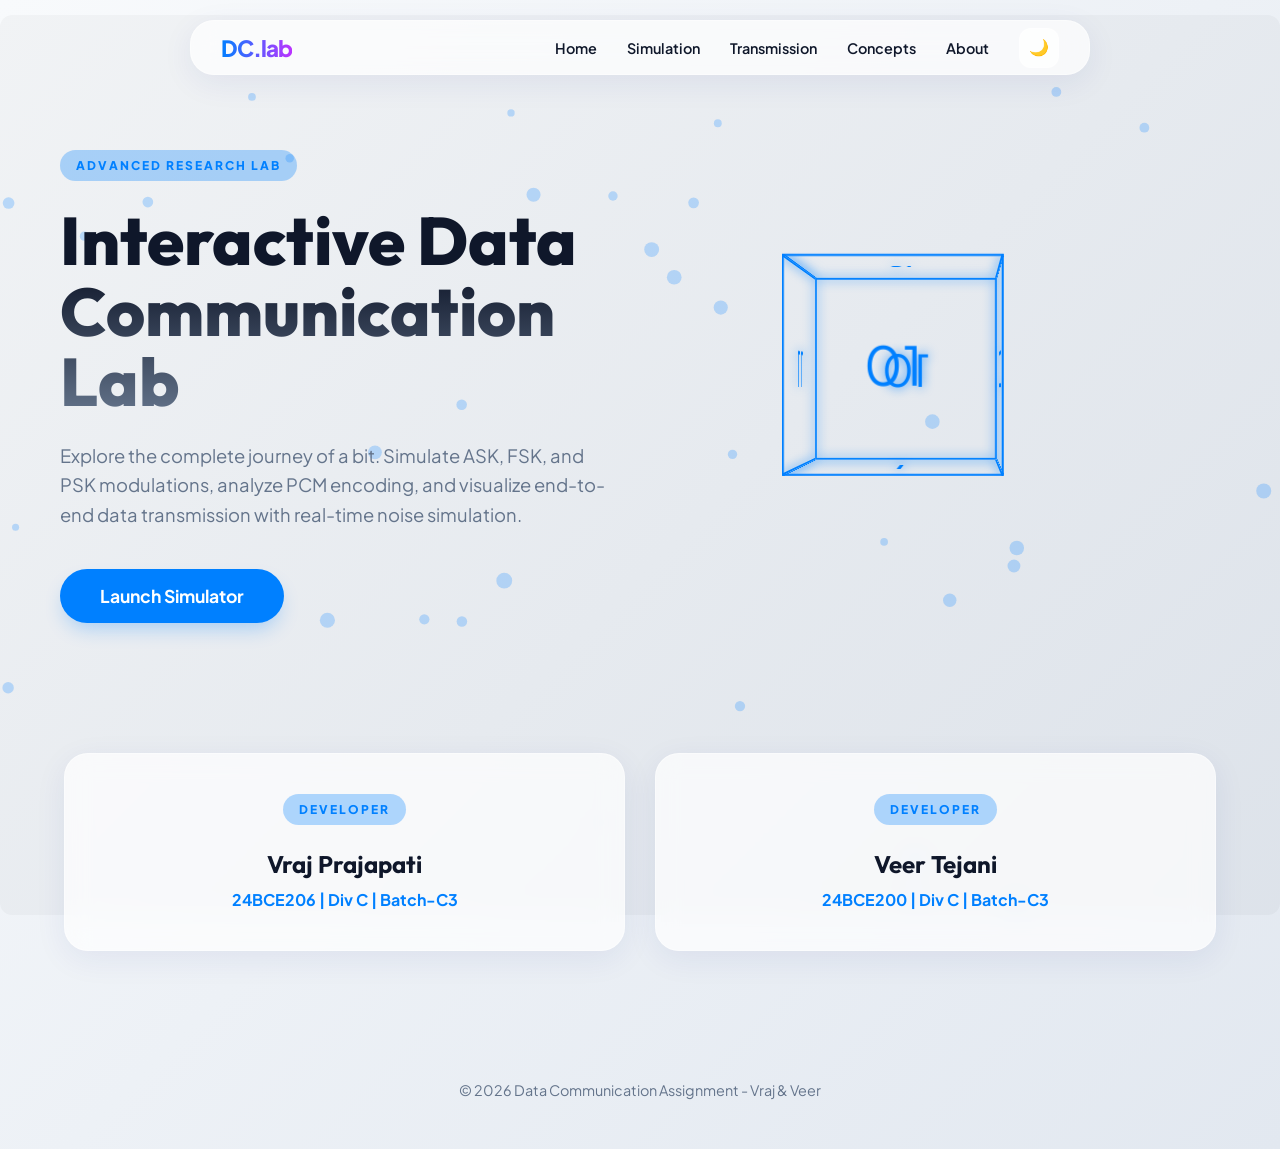
==== commit 8929c74c: "index updated" ====
--- a/index.html
+++ b/index.html
@@ -44,15 +44,15 @@
     </main>
 
     <section class="team-grid">
+        <div class="team-card glass animate" style="animation-delay: 0.2s">
+            <span class="badge">Developer</span>
+            <h3>Vraj Prajapati</h3>
+            <p>24BCE206 | Div C | Batch-C3</p>
+        </div>
         <div class="team-card glass animate" style="animation-delay: 0.4s">
             <span class="badge">Developer</span>
             <h3>Veer Tejani</h3>
             <p>24BCE200 | Div C | Batch-C3</p>
-        </div>
-        <div class="team-card glass animate" style="animation-delay: 0.2s">
-            <span class="badge">Developer</span>
-            <h3>Vraj Prajapati</h3>
-            <p>24BCE206 | Div C | Batch-C3</p>
         </div>
     </section>
 
